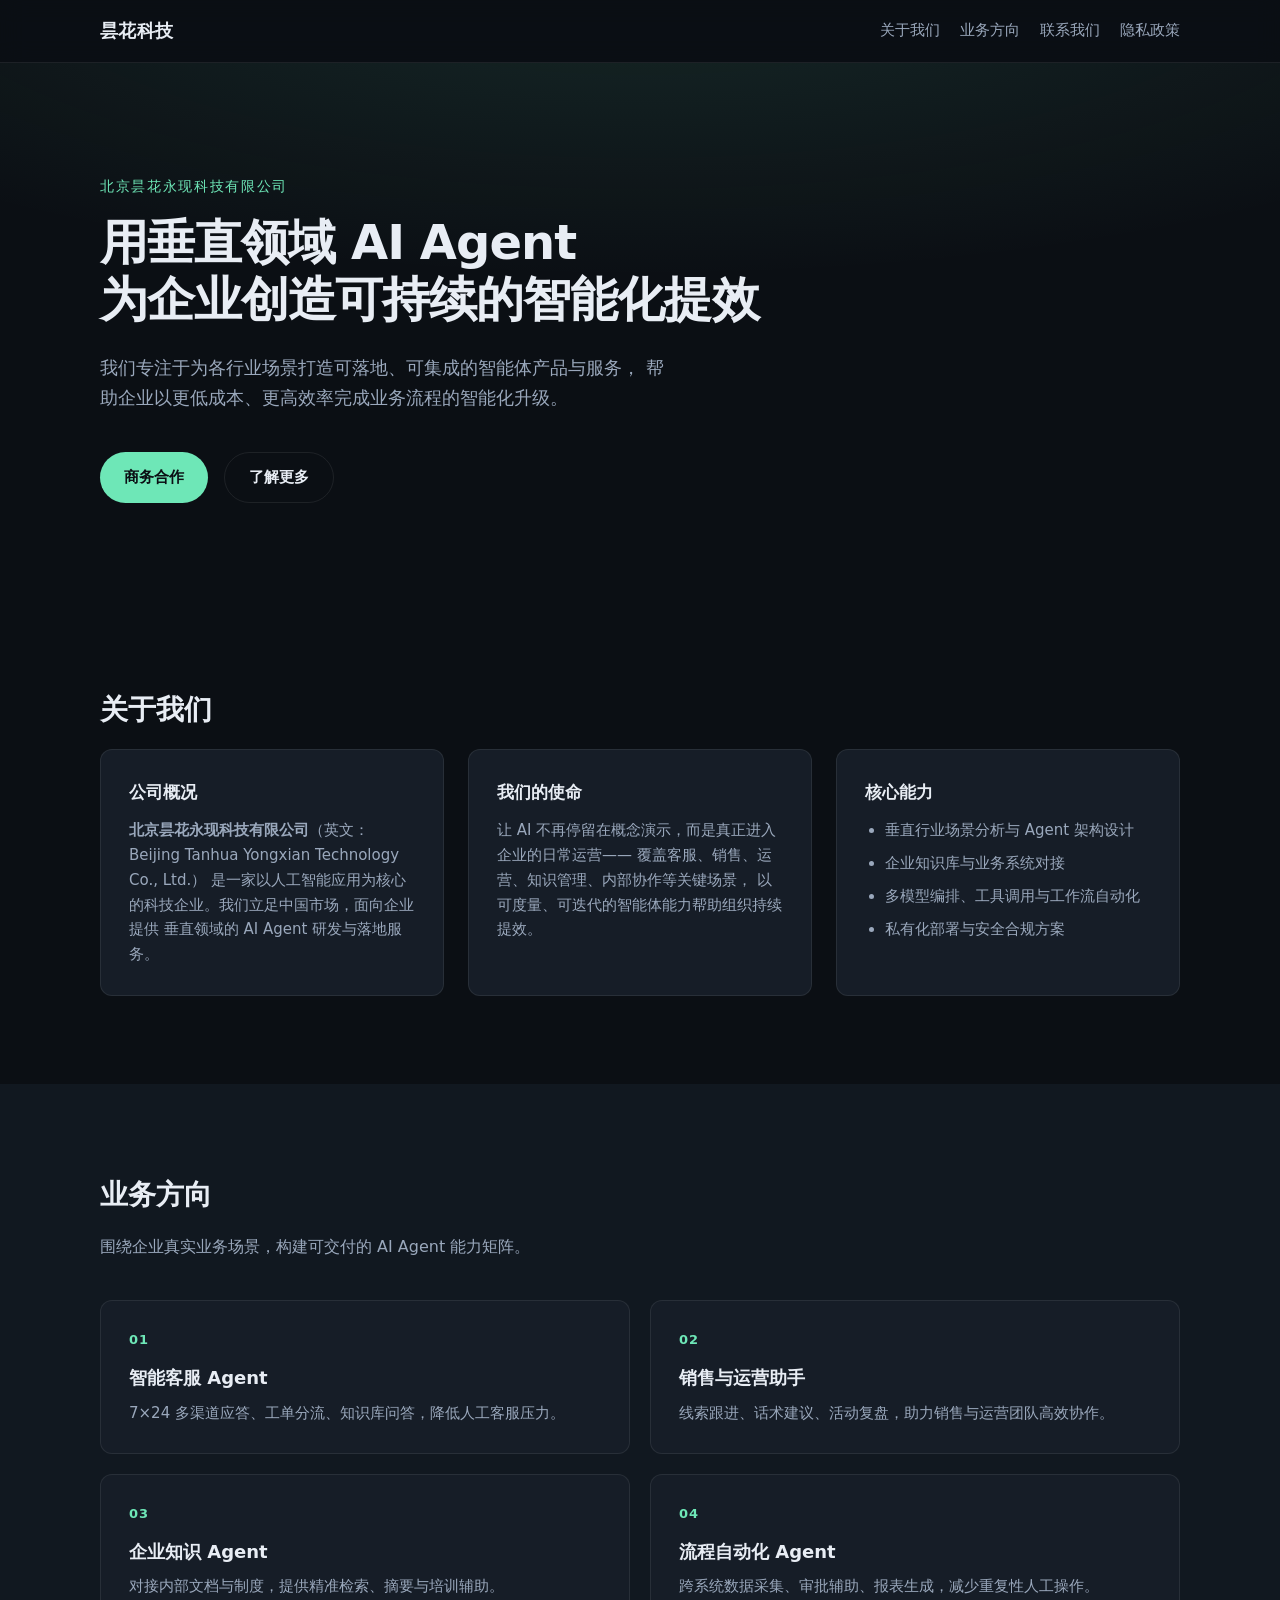
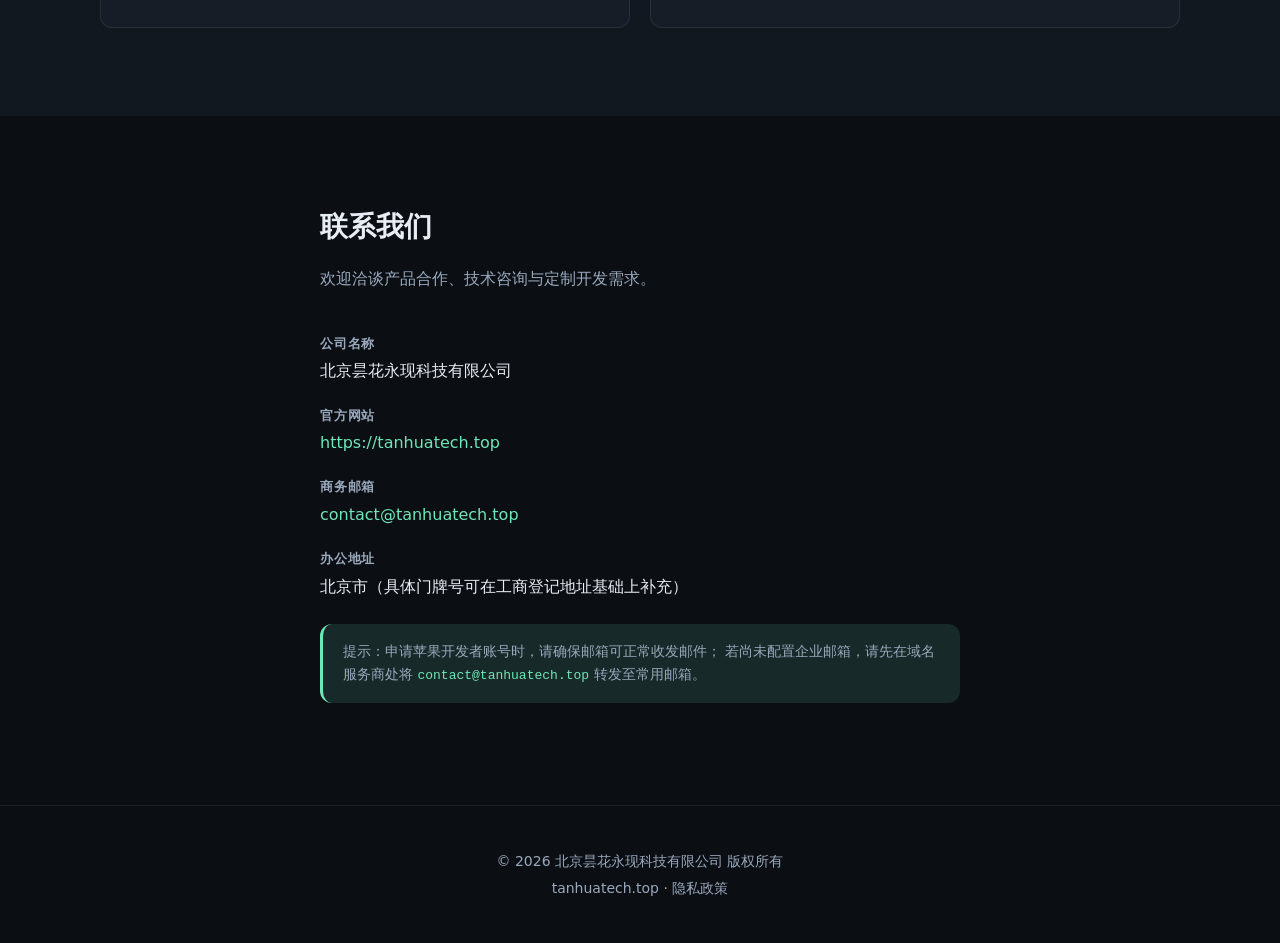
==== index.html @ da465d8a "feat: 公司官网静态站点" ====
<!DOCTYPE html>
<html lang="zh-CN">
<head>
  <meta charset="UTF-8">
  <meta name="viewport" content="width=device-width, initial-scale=1.0">
  <meta name="description" content="北京昙花永现科技有限公司 — 面向企业的垂直领域 AI Agent 解决方案，助力智能化提效。">
  <meta name="keywords" content="昙花永现,AI Agent,企业智能化,北京昙花永现科技有限公司">
  <title>北京昙花永现科技有限公司 | 昙花科技</title>
  <link rel="canonical" href="https://tanhuatech.top/">
  <link rel="stylesheet" href="css/main.css">
  <link rel="icon" href="data:image/svg+xml,<svg xmlns='http://www.w3.org/2000/svg' viewBox='0 0 100 100'><text y='.9em' font-size='90'>🌸</text></svg>">
</head>
<body>
  <header class="site-header">
    <div class="container header-inner">
      <a class="logo" href="/">昙花科技</a>
      <nav class="nav" aria-label="主导航">
        <a href="#about">关于我们</a>
        <a href="#services">业务方向</a>
        <a href="#contact">联系我们</a>
        <a href="privacy.html">隐私政策</a>
      </nav>
    </div>
  </header>

  <main>
    <section class="hero">
      <div class="container hero-inner">
        <p class="hero-label">北京昙花永现科技有限公司</p>
        <h1>用垂直领域 AI Agent<br>为企业创造可持续的智能化提效</h1>
        <p class="hero-desc">
          我们专注于为各行业场景打造可落地、可集成的智能体产品与服务，
          帮助企业以更低成本、更高效率完成业务流程的智能化升级。
        </p>
        <div class="hero-actions">
          <a class="btn btn-primary" href="#contact">商务合作</a>
          <a class="btn btn-ghost" href="#about">了解更多</a>
        </div>
      </div>
    </section>

    <section id="about" class="section">
      <div class="container">
        <h2 class="section-title">关于我们</h2>
        <div class="about-grid">
          <div class="about-card">
            <h3>公司概况</h3>
            <p>
              <strong>北京昙花永现科技有限公司</strong>（英文：Beijing Tanhua Yongxian Technology Co., Ltd.）
              是一家以人工智能应用为核心的科技企业。我们立足中国市场，面向企业提供
              垂直领域的 AI Agent 研发与落地服务。
            </p>
          </div>
          <div class="about-card">
            <h3>我们的使命</h3>
            <p>
              让 AI 不再停留在概念演示，而是真正进入企业的日常运营——
              覆盖客服、销售、运营、知识管理、内部协作等关键场景，
              以可度量、可迭代的智能体能力帮助组织持续提效。
            </p>
          </div>
          <div class="about-card">
            <h3>核心能力</h3>
            <ul>
              <li>垂直行业场景分析与 Agent 架构设计</li>
              <li>企业知识库与业务系统对接</li>
              <li>多模型编排、工具调用与工作流自动化</li>
              <li>私有化部署与安全合规方案</li>
            </ul>
          </div>
        </div>
      </div>
    </section>

    <section id="services" class="section section-alt">
      <div class="container">
        <h2 class="section-title">业务方向</h2>
        <p class="section-lead">围绕企业真实业务场景，构建可交付的 AI Agent 能力矩阵。</p>
        <div class="services-grid">
          <article class="service-card">
            <span class="service-num">01</span>
            <h3>智能客服 Agent</h3>
            <p>7×24 多渠道应答、工单分流、知识库问答，降低人工客服压力。</p>
          </article>
          <article class="service-card">
            <span class="service-num">02</span>
            <h3>销售与运营助手</h3>
            <p>线索跟进、话术建议、活动复盘，助力销售与运营团队高效协作。</p>
          </article>
          <article class="service-card">
            <span class="service-num">03</span>
            <h3>企业知识 Agent</h3>
            <p>对接内部文档与制度，提供精准检索、摘要与培训辅助。</p>
          </article>
          <article class="service-card">
            <span class="service-num">04</span>
            <h3>流程自动化 Agent</h3>
            <p>跨系统数据采集、审批辅助、报表生成，减少重复性人工操作。</p>
          </article>
        </div>
      </div>
    </section>

    <section id="contact" class="section">
      <div class="container contact-block">
        <h2 class="section-title">联系我们</h2>
        <p class="section-lead">欢迎洽谈产品合作、技术咨询与定制开发需求。</p>
        <dl class="contact-list">
          <div>
            <dt>公司名称</dt>
            <dd>北京昙花永现科技有限公司</dd>
          </div>
          <div>
            <dt>官方网站</dt>
            <dd><a href="https://tanhuatech.top">https://tanhuatech.top</a></dd>
          </div>
          <div>
            <dt>商务邮箱</dt>
            <dd><a href="mailto:contact@tanhuatech.top">contact@tanhuatech.top</a></dd>
          </div>
          <div>
            <dt>办公地址</dt>
            <dd>北京市（具体门牌号可在工商登记地址基础上补充）</dd>
          </div>
        </dl>
        <p class="contact-note">
          提示：申请苹果开发者账号时，请确保邮箱可正常收发邮件；
          若尚未配置企业邮箱，请先在域名服务商处将 <code>contact@tanhuatech.top</code> 转发至常用邮箱。
        </p>
      </div>
    </section>
  </main>

  <footer class="site-footer">
    <div class="container footer-inner">
      <p>© <span id="year"></span> 北京昙花永现科技有限公司 版权所有</p>
      <p class="footer-meta">
        <a href="https://tanhuatech.top">tanhuatech.top</a>
        ·
        <a href="privacy.html">隐私政策</a>
      </p>
    </div>
  </footer>

  <script>
    document.getElementById('year').textContent = new Date().getFullYear();
  </script>
</body>
</html>
---- css/main.css ----
:root {
  --bg: #0b0f14;
  --bg-alt: #111820;
  --surface: #161d27;
  --text: #e8edf4;
  --text-muted: #9aa8bc;
  --accent: #6ee7b7;
  --accent-dim: rgba(110, 231, 183, 0.12);
  --border: rgba(255, 255, 255, 0.08);
  --max-width: 1080px;
  --radius: 12px;
  --font: "PingFang SC", "Hiragino Sans GB", "Microsoft YaHei", system-ui, sans-serif;
}

*,
*::before,
*::after {
  box-sizing: border-box;
}

html {
  scroll-behavior: smooth;
}

body {
  margin: 0;
  font-family: var(--font);
  font-size: 16px;
  line-height: 1.65;
  color: var(--text);
  background: var(--bg);
  -webkit-font-smoothing: antialiased;
}

a {
  color: var(--accent);
  text-decoration: none;
}

a:hover {
  text-decoration: underline;
}

.container {
  width: min(100% - 2.5rem, var(--max-width));
  margin-inline: auto;
}

/* Header */
.site-header {
  position: sticky;
  top: 0;
  z-index: 100;
  border-bottom: 1px solid var(--border);
  background: rgba(11, 15, 20, 0.85);
  backdrop-filter: blur(12px);
}

.header-inner {
  display: flex;
  align-items: center;
  justify-content: space-between;
  padding: 1rem 0;
}

.logo {
  font-weight: 700;
  font-size: 1.125rem;
  color: var(--text);
  text-decoration: none;
  letter-spacing: 0.02em;
}

.logo:hover {
  color: var(--accent);
  text-decoration: none;
}

.nav {
  display: flex;
  flex-wrap: wrap;
  gap: 1.25rem;
}

.nav a {
  color: var(--text-muted);
  font-size: 0.9375rem;
  text-decoration: none;
}

.nav a:hover {
  color: var(--text);
}

/* Hero */
.hero {
  padding: 7rem 0 6rem;
  background:
    radial-gradient(ellipse 80% 60% at 50% -20%, var(--accent-dim), transparent),
    var(--bg);
}

.hero-label {
  margin: 0 0 1rem;
  font-size: 0.875rem;
  font-weight: 500;
  letter-spacing: 0.12em;
  text-transform: uppercase;
  color: var(--accent);
}

.hero h1 {
  margin: 0 0 1.5rem;
  font-size: clamp(2rem, 5vw, 3rem);
  font-weight: 700;
  line-height: 1.2;
  letter-spacing: -0.02em;
}

.hero-desc {
  margin: 0 0 2.5rem;
  max-width: 36rem;
  font-size: 1.125rem;
  color: var(--text-muted);
}

.hero-actions {
  display: flex;
  flex-wrap: wrap;
  gap: 1rem;
}

.btn {
  display: inline-flex;
  align-items: center;
  justify-content: center;
  padding: 0.75rem 1.5rem;
  border-radius: 999px;
  font-size: 0.9375rem;
  font-weight: 600;
  text-decoration: none;
  transition: background 0.2s, color 0.2s, border-color 0.2s;
}

.btn-primary {
  background: var(--accent);
  color: #0b0f14;
}

.btn-primary:hover {
  background: #5dd9a8;
  text-decoration: none;
}

.btn-ghost {
  border: 1px solid var(--border);
  color: var(--text);
}

.btn-ghost:hover {
  border-color: var(--text-muted);
  text-decoration: none;
}

/* Sections */
.section {
  padding: 5.5rem 0;
}

.section-alt {
  background: var(--bg-alt);
}

.section-title {
  margin: 0 0 1rem;
  font-size: 1.75rem;
  font-weight: 700;
}

.section-lead {
  margin: 0 0 2.5rem;
  max-width: 32rem;
  color: var(--text-muted);
}

/* About */
.about-grid {
  display: grid;
  gap: 1.5rem;
}

@media (min-width: 768px) {
  .about-grid {
    grid-template-columns: repeat(3, 1fr);
  }
}

.about-card {
  padding: 1.75rem;
  background: var(--surface);
  border: 1px solid var(--border);
  border-radius: var(--radius);
}

.about-card h3 {
  margin: 0 0 0.75rem;
  font-size: 1.0625rem;
}

.about-card p,
.about-card ul {
  margin: 0;
  color: var(--text-muted);
  font-size: 0.9375rem;
}

.about-card ul {
  padding-left: 1.25rem;
}

.about-card li + li {
  margin-top: 0.5rem;
}

/* Services */
.services-grid {
  display: grid;
  gap: 1.25rem;
}

@media (min-width: 640px) {
  .services-grid {
    grid-template-columns: repeat(2, 1fr);
  }
}

.service-card {
  padding: 1.75rem;
  background: var(--surface);
  border: 1px solid var(--border);
  border-radius: var(--radius);
}

.service-num {
  display: block;
  margin-bottom: 0.75rem;
  font-size: 0.8125rem;
  font-weight: 600;
  color: var(--accent);
  letter-spacing: 0.08em;
}

.service-card h3 {
  margin: 0 0 0.5rem;
  font-size: 1.125rem;
}

.service-card p {
  margin: 0;
  color: var(--text-muted);
  font-size: 0.9375rem;
}

/* Contact */
.contact-block {
  max-width: 40rem;
}

.contact-list {
  margin: 0 0 1.5rem;
  display: grid;
  gap: 1.25rem;
}

.contact-list dt {
  margin: 0 0 0.25rem;
  font-size: 0.8125rem;
  font-weight: 600;
  color: var(--text-muted);
  text-transform: uppercase;
  letter-spacing: 0.06em;
}

.contact-list dd {
  margin: 0;
  font-size: 1rem;
}

.contact-note {
  padding: 1rem 1.25rem;
  font-size: 0.875rem;
  color: var(--text-muted);
  background: var(--accent-dim);
  border-radius: var(--radius);
  border-left: 3px solid var(--accent);
}

.contact-note code {
  font-size: 0.8125rem;
  color: var(--accent);
}

/* Footer */
.site-footer {
  padding: 2.5rem 0;
  border-top: 1px solid var(--border);
}

.footer-inner {
  text-align: center;
}

.footer-inner p {
  margin: 0.25rem 0;
  font-size: 0.875rem;
  color: var(--text-muted);
}

.footer-meta a {
  color: var(--text-muted);
}

.footer-meta a:hover {
  color: var(--accent);
}

/* Legal pages */
.legal-page {
  padding: 6rem 0 4rem;
}

.legal-page h1 {
  margin: 0 0 0.5rem;
  font-size: 1.75rem;
}

.legal-meta {
  margin: 0 0 2.5rem;
  font-size: 0.875rem;
  color: var(--text-muted);
}

.legal-page h2 {
  margin: 2rem 0 0.75rem;
  font-size: 1.125rem;
}

.legal-page p,
.legal-page ul {
  color: var(--text-muted);
  font-size: 0.9375rem;
}

.legal-page ul {
  padding-left: 1.25rem;
}

@media (max-width: 640px) {
  .nav {
    gap: 0.75rem;
    font-size: 0.875rem;
  }

  .hero {
    padding: 4.5rem 0 3.5rem;
  }

  .section {
    padding: 3.5rem 0;
  }
}
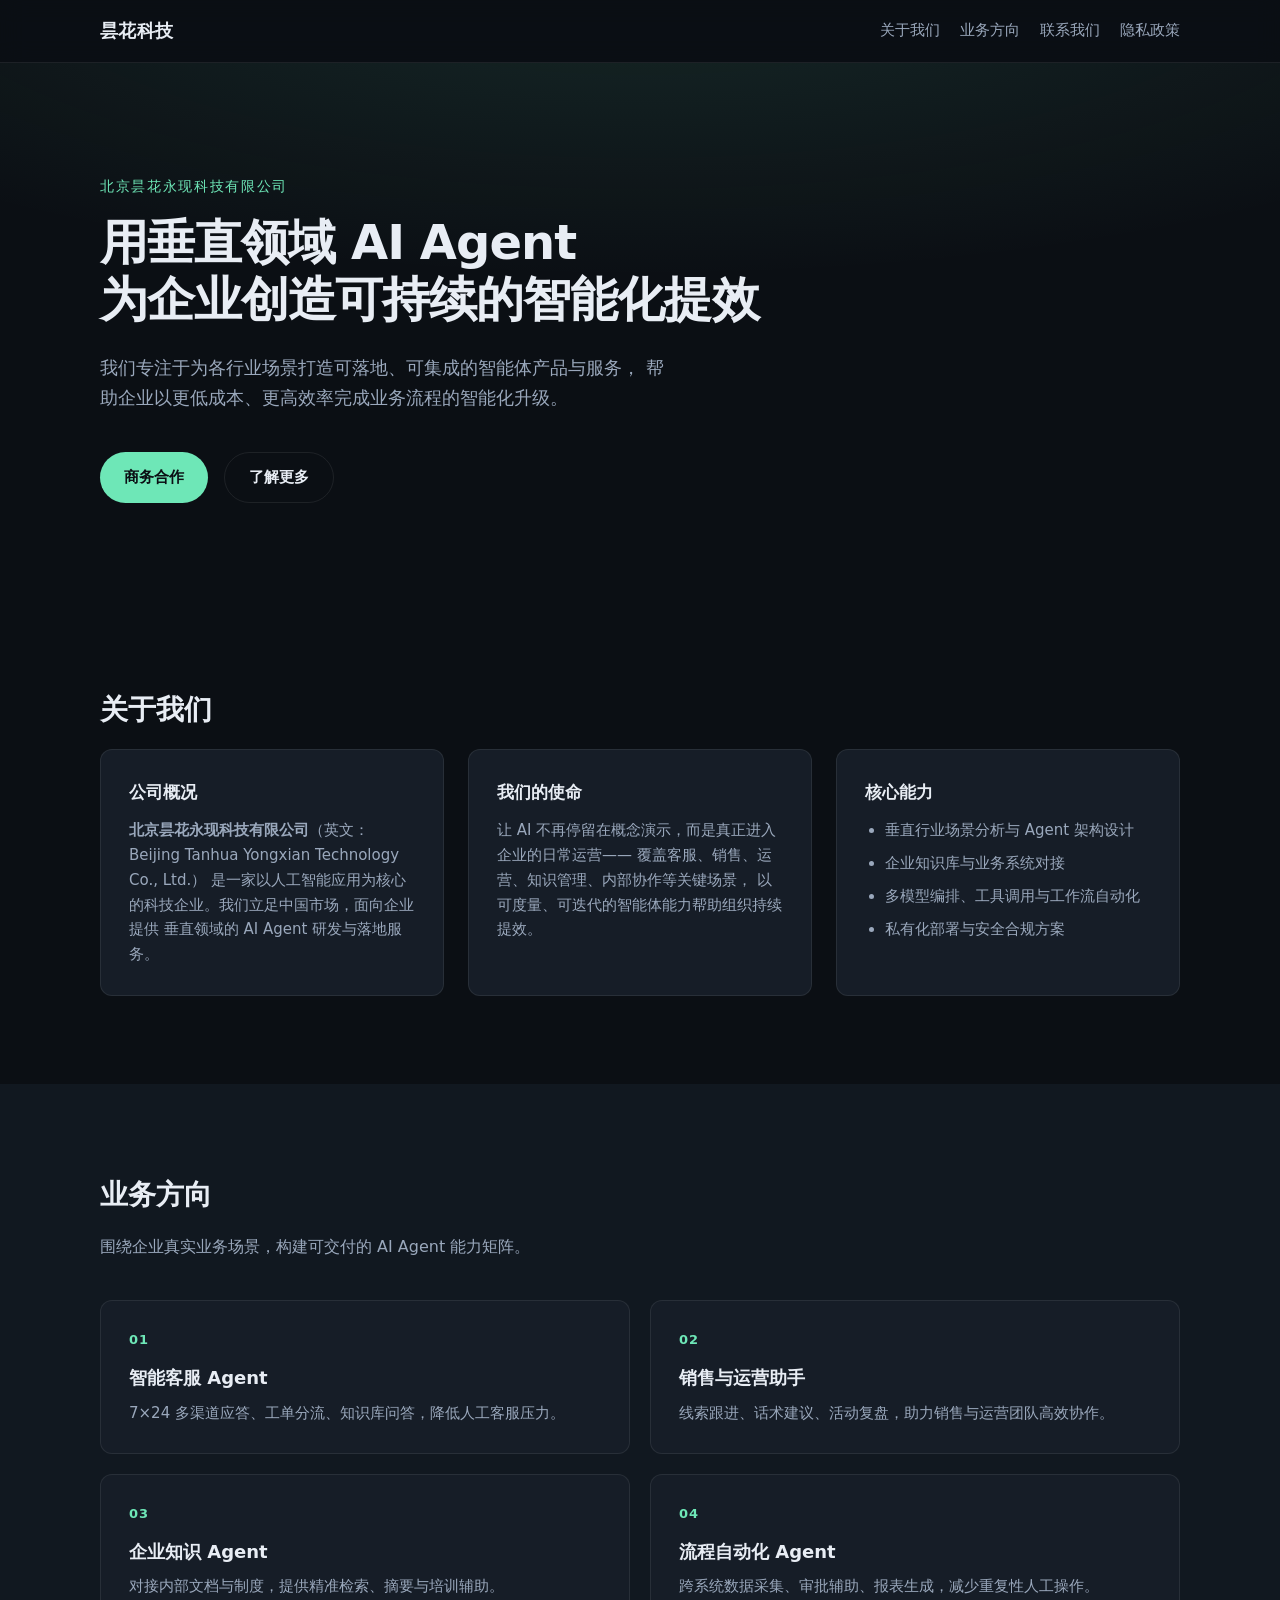
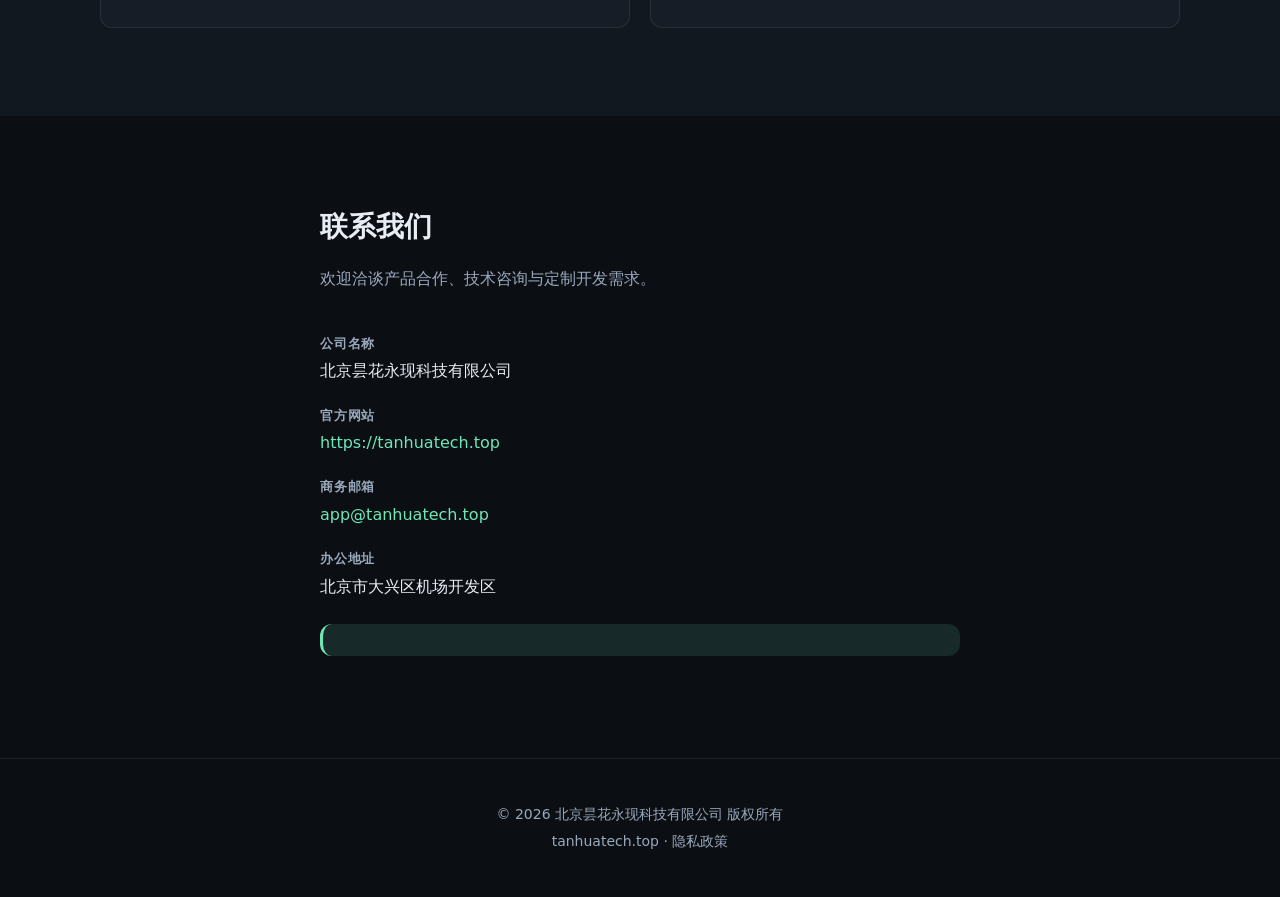
==== commit dde1855e: "文案." ====
--- a/index.html
+++ b/index.html
@@ -116,16 +116,15 @@
           </div>
           <div>
             <dt>商务邮箱</dt>
-            <dd><a href="mailto:contact@tanhuatech.top">contact@tanhuatech.top</a></dd>
+            <dd><a href="mailto:app@tanhuatech.top">app@tanhuatech.top</a></dd>
           </div>
           <div>
             <dt>办公地址</dt>
-            <dd>北京市（具体门牌号可在工商登记地址基础上补充）</dd>
+            <dd>北京市大兴区机场开发区</dd>
           </div>
         </dl>
         <p class="contact-note">
-          提示：申请苹果开发者账号时，请确保邮箱可正常收发邮件；
-          若尚未配置企业邮箱，请先在域名服务商处将 <code>contact@tanhuatech.top</code> 转发至常用邮箱。
+          
         </p>
       </div>
     </section>
